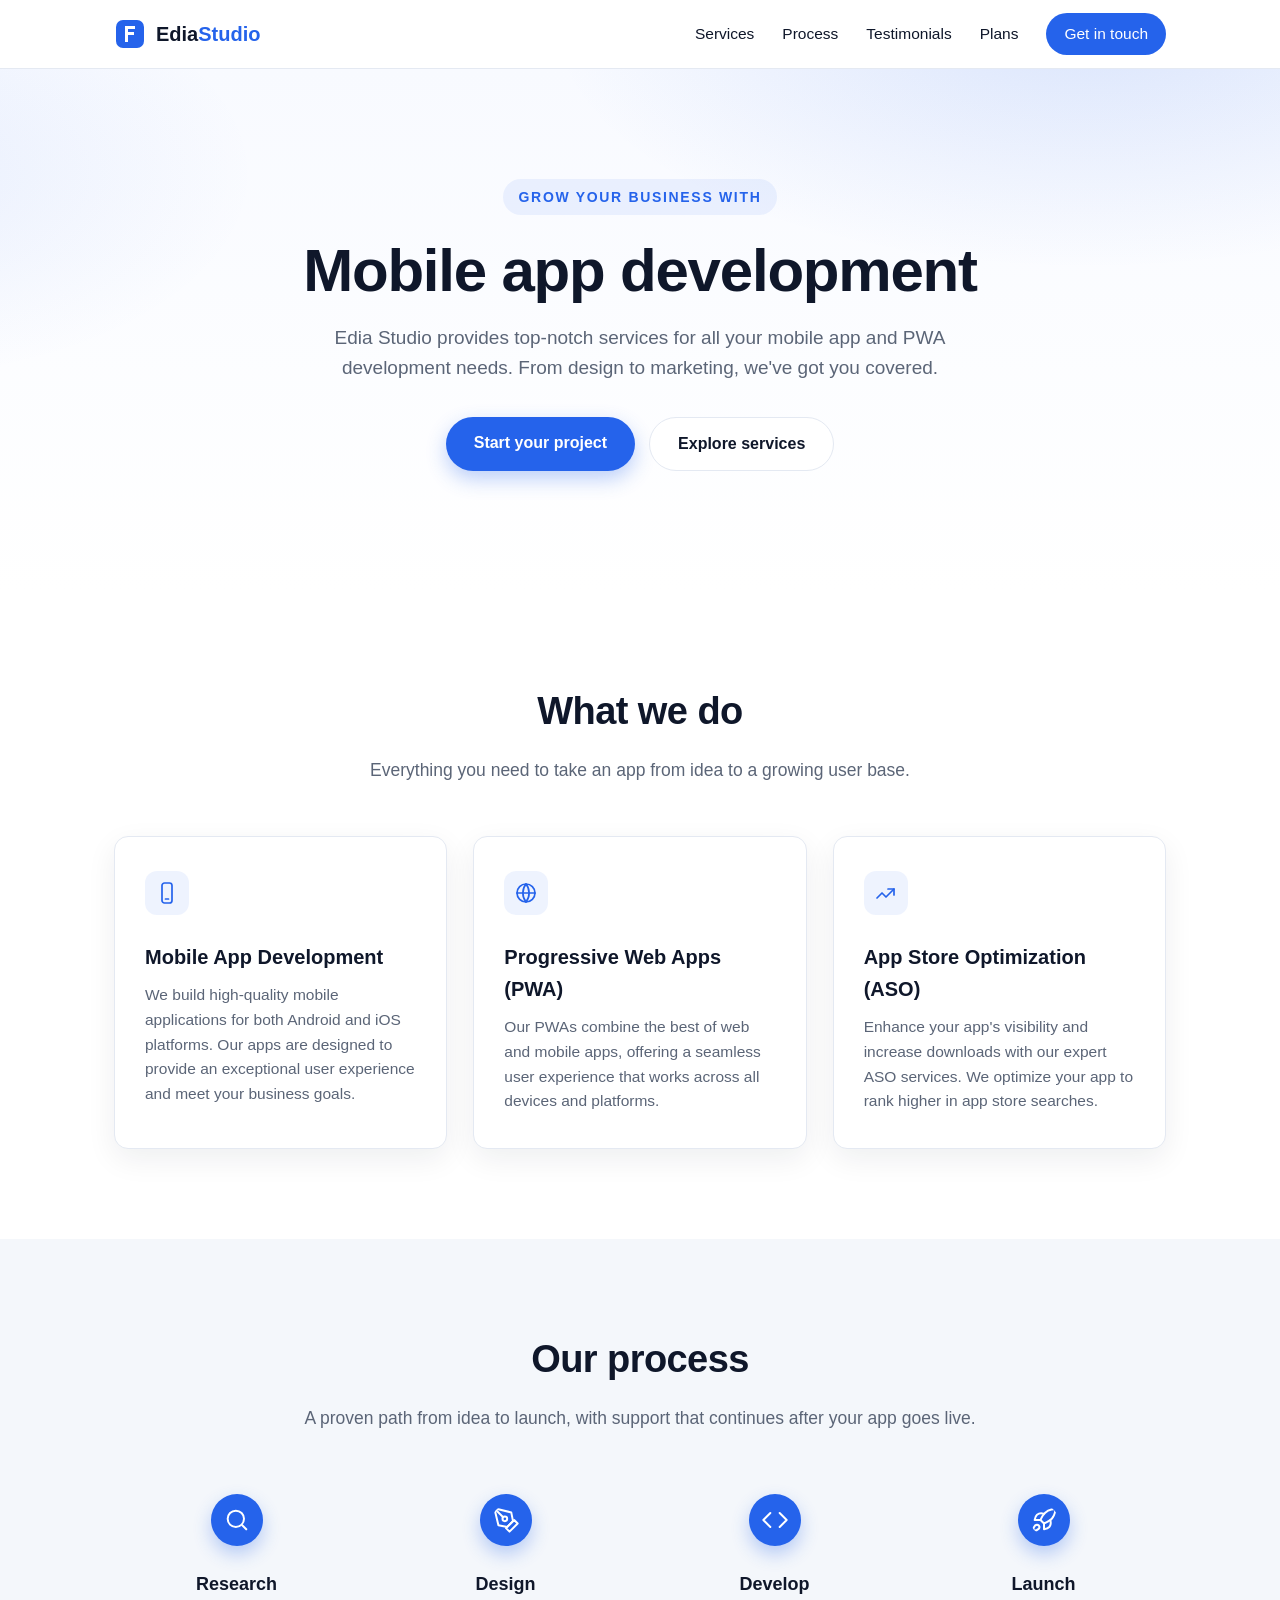
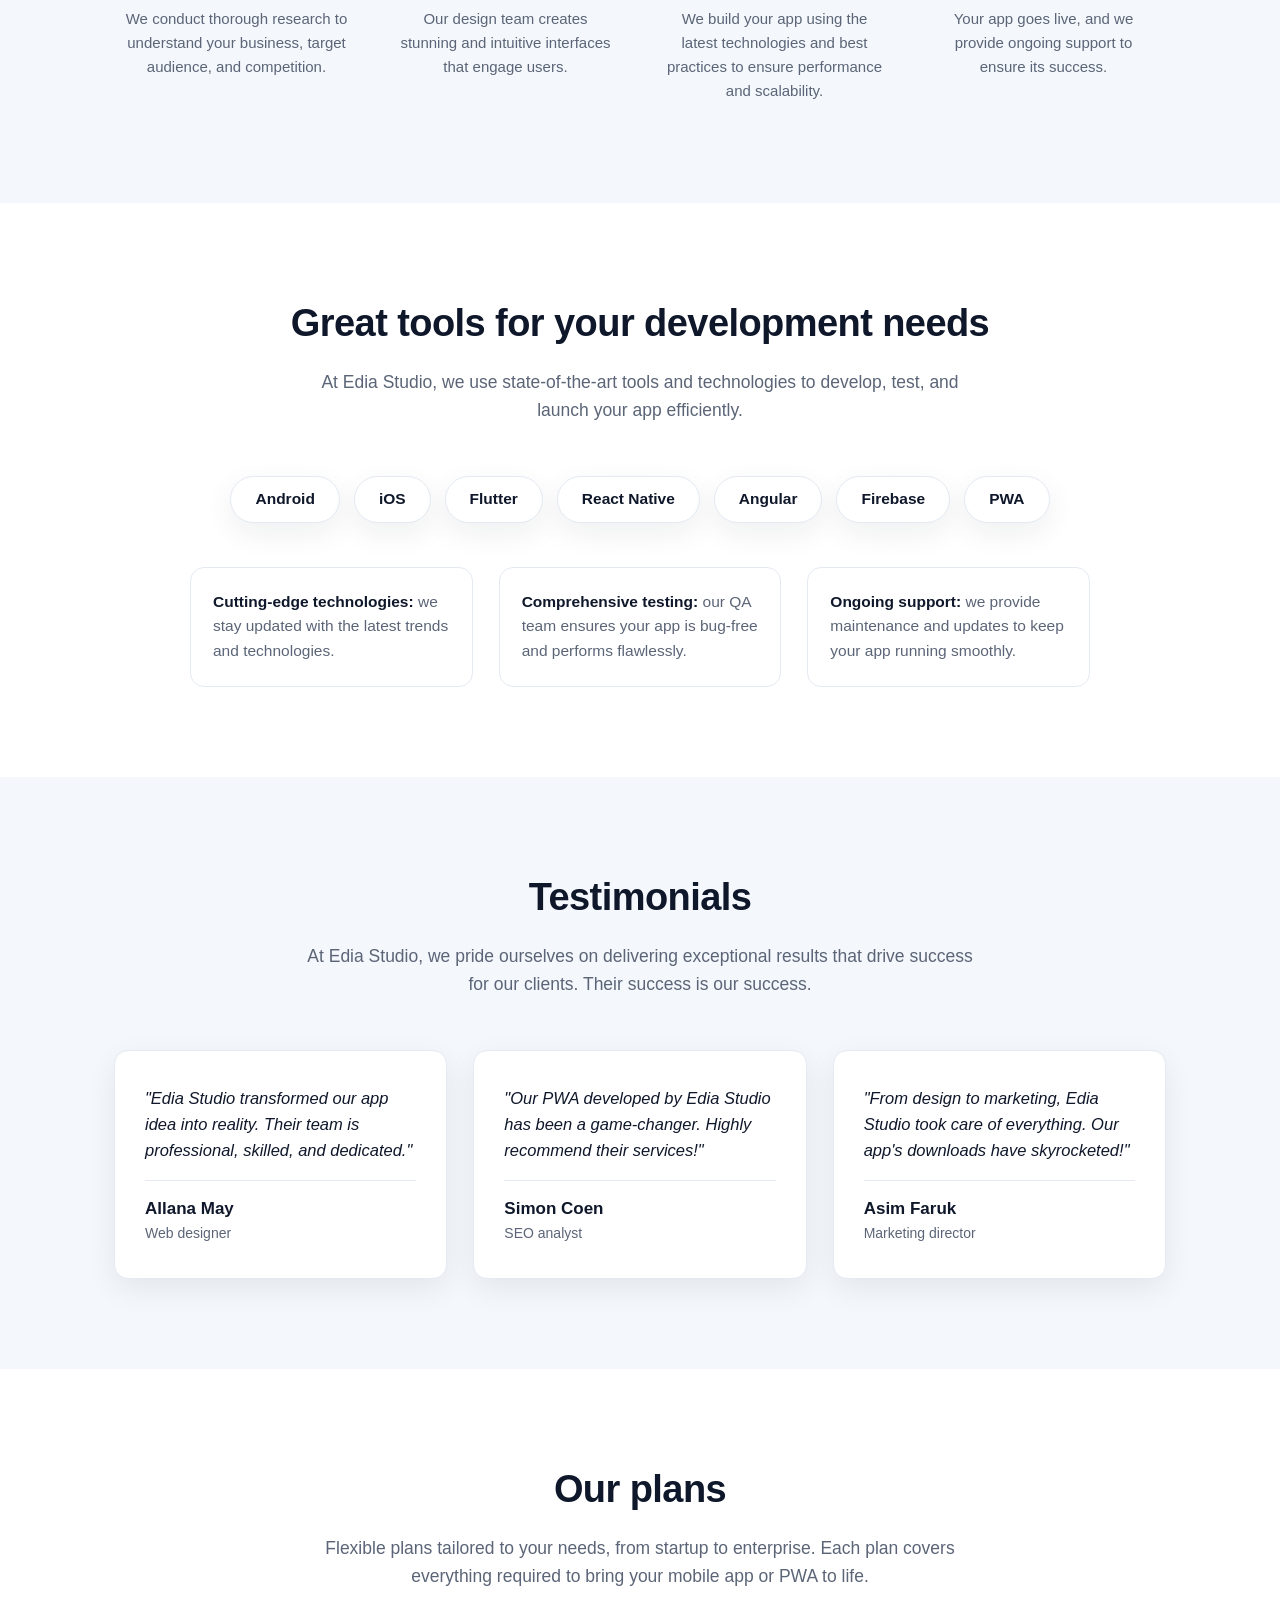
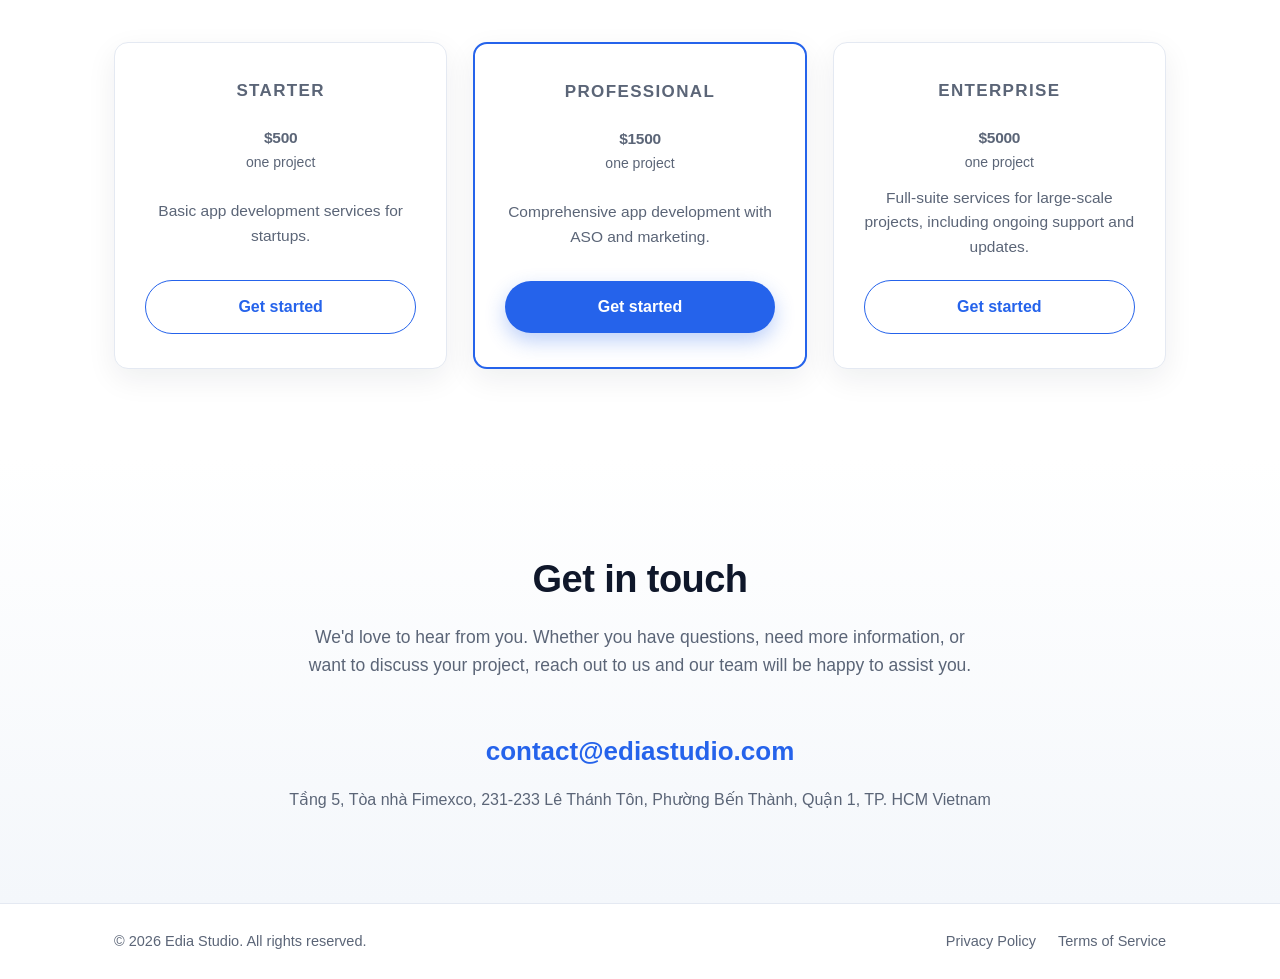
==== index.html @ 6d3626ad "Site vitrine Edia Studio (static)" ====
<!DOCTYPE html>
<html lang="en">
<head>
<meta charset="UTF-8">
<meta name="viewport" content="width=device-width, initial-scale=1.0">
<title>Edia Studio — Mobile App & PWA Development</title>
<meta name="description" content="Edia Studio builds high-quality mobile apps and progressive web apps for Android and iOS. From design to marketing, we've got you covered.">
<link rel="icon" type="image/svg+xml" href="assets/favicon.svg">
<link rel="stylesheet" href="style.css">
</head>
<body>

<header class="site-header">
  <div class="container nav-wrap">
    <a class="brand" href="/">
      <svg class="brand-mark" viewBox="0 0 32 32" aria-hidden="true"><rect x="2" y="2" width="28" height="28" rx="7" fill="#2563eb"/><path d="M11 8h10v3h-7v3h6v3h-6v7h-3z" fill="#fff"/></svg>
      <span class="brand-name">Edia<strong>Studio</strong></span>
    </a>
    <nav class="site-nav" id="siteNav">
      <a href="#services">Services</a>
      <a href="#process">Process</a>
      <a href="#testimonials">Testimonials</a>
      <a href="#plans">Plans</a>
      <a href="#contact" class="nav-cta">Get in touch</a>
    </nav>
    <button class="nav-toggle" id="navToggle" aria-label="Menu" aria-expanded="false" aria-controls="siteNav">
      <span></span><span></span><span></span>
    </button>
  </div>
</header>

<section class="hero">
  <div class="container">
    <p class="eyebrow">Grow your business with</p>
    <h1>Mobile app development</h1>
    <p class="hero-sub">Edia Studio provides top-notch services for all your mobile app and PWA development needs. From design to marketing, we've got you covered.</p>
    <div class="hero-actions">
      <a href="#contact" class="btn btn-primary">Start your project</a>
      <a href="#services" class="btn btn-ghost">Explore services</a>
    </div>
  </div>
</section>

<section class="section" id="services">
  <div class="container">
    <h2 class="section-title">What we do</h2>
    <p class="section-sub">Everything you need to take an app from idea to a growing user base.</p>
    <div class="grid-3">
      <article class="card">
        <svg class="card-icon" viewBox="0 0 24 24" fill="none" stroke="currentColor" stroke-width="1.7" stroke-linecap="round" stroke-linejoin="round"><rect x="7" y="2" width="10" height="20" rx="2.5"/><line x1="10.5" y1="18" x2="13.5" y2="18"/></svg>
        <h3>Mobile App Development</h3>
        <p>We build high-quality mobile applications for both Android and iOS platforms. Our apps are designed to provide an exceptional user experience and meet your business goals.</p>
      </article>
      <article class="card">
        <svg class="card-icon" viewBox="0 0 24 24" fill="none" stroke="currentColor" stroke-width="1.7" stroke-linecap="round" stroke-linejoin="round"><circle cx="12" cy="12" r="9"/><line x1="3" y1="12" x2="21" y2="12"/><path d="M12 3a14.5 14.5 0 0 1 0 18a14.5 14.5 0 0 1 0-18"/></svg>
        <h3>Progressive Web Apps (PWA)</h3>
        <p>Our PWAs combine the best of web and mobile apps, offering a seamless user experience that works across all devices and platforms.</p>
      </article>
      <article class="card">
        <svg class="card-icon" viewBox="0 0 24 24" fill="none" stroke="currentColor" stroke-width="1.7" stroke-linecap="round" stroke-linejoin="round"><path d="M3 17l5-5 4 4 8-8"/><path d="M14 8h6v6"/></svg>
        <h3>App Store Optimization (ASO)</h3>
        <p>Enhance your app's visibility and increase downloads with our expert ASO services. We optimize your app to rank higher in app store searches.</p>
      </article>
    </div>
  </div>
</section>

<section class="section section-alt" id="process">
  <div class="container">
    <h2 class="section-title">Our process</h2>
    <p class="section-sub">A proven path from idea to launch, with support that continues after your app goes live.</p>
    <div class="steps">
      <article class="step">
        <svg class="step-icon" viewBox="0 0 24 24" fill="none" stroke="currentColor" stroke-width="1.7" stroke-linecap="round" stroke-linejoin="round"><circle cx="11" cy="11" r="7"/><line x1="21" y1="21" x2="16.5" y2="16.5"/></svg>
        <h3>Research</h3>
        <p>We conduct thorough research to understand your business, target audience, and competition.</p>
      </article>
      <article class="step">
        <svg class="step-icon" viewBox="0 0 24 24" fill="none" stroke="currentColor" stroke-width="1.7" stroke-linecap="round" stroke-linejoin="round"><path d="M12 19l7-7 3 3-7 7-3-3z"/><path d="M18 13l-1.5-7.5L2 2l3.5 14.5L13 18l5-5z"/><path d="M2 2l7.586 7.586"/><circle cx="11" cy="11" r="2"/></svg>
        <h3>Design</h3>
        <p>Our design team creates stunning and intuitive interfaces that engage users.</p>
      </article>
      <article class="step">
        <svg class="step-icon" viewBox="0 0 24 24" fill="none" stroke="currentColor" stroke-width="1.7" stroke-linecap="round" stroke-linejoin="round"><polyline points="16 18 22 12 16 6"/><polyline points="8 6 2 12 8 18"/></svg>
        <h3>Develop</h3>
        <p>We build your app using the latest technologies and best practices to ensure performance and scalability.</p>
      </article>
      <article class="step">
        <svg class="step-icon" viewBox="0 0 24 24" fill="none" stroke="currentColor" stroke-width="1.7" stroke-linecap="round" stroke-linejoin="round"><path d="M4.5 16.5c-1.5 1.3-2 5-2 5s3.7-.5 5-2c.7-.8.7-2 0-2.8a2 2 0 0 0-3 0z"/><path d="M12 15l-3-3a22 22 0 0 1 2-3.9A12.9 12.9 0 0 1 21.5 2.5c.6 2.5-1.4 8.6-5.6 10.5A22 22 0 0 1 12 15z"/><path d="M9 12H4s.6-3.3 2-4.5c1.6-1.3 3.9-1.5 5.7-.9"/><path d="M12 15v5s3.3-.6 4.5-2c1.3-1.6 1.5-3.9.9-5.7"/></svg>
        <h3>Launch</h3>
        <p>Your app goes live, and we provide ongoing support to ensure its success.</p>
      </article>
    </div>
  </div>
</section>

<section class="section" id="tools">
  <div class="container">
    <h2 class="section-title">Great tools for your development needs</h2>
    <p class="section-sub">At Edia Studio, we use state-of-the-art tools and technologies to develop, test, and launch your app efficiently.</p>
    <div class="tools">
      <span class="tool">Android</span>
      <span class="tool">iOS</span>
      <span class="tool">Flutter</span>
      <span class="tool">React Native</span>
      <span class="tool">Angular</span>
      <span class="tool">Firebase</span>
      <span class="tool">PWA</span>
    </div>
    <div class="tools-points">
      <div><strong>Cutting-edge technologies:</strong> we stay updated with the latest trends and technologies.</div>
      <div><strong>Comprehensive testing:</strong> our QA team ensures your app is bug-free and performs flawlessly.</div>
      <div><strong>Ongoing support:</strong> we provide maintenance and updates to keep your app running smoothly.</div>
    </div>
  </div>
</section>

<section class="section section-alt" id="testimonials">
  <div class="container">
    <h2 class="section-title">Testimonials</h2>
    <p class="section-sub">At Edia Studio, we pride ourselves on delivering exceptional results that drive success for our clients. Their success is our success.</p>
    <div class="grid-3">
      <figure class="card quote">
        <blockquote>"Edia Studio transformed our app idea into reality. Their team is professional, skilled, and dedicated."</blockquote>
        <figcaption><strong>Allana May</strong><span>Web designer</span></figcaption>
      </figure>
      <figure class="card quote">
        <blockquote>"Our PWA developed by Edia Studio has been a game-changer. Highly recommend their services!"</blockquote>
        <figcaption><strong>Simon Coen</strong><span>SEO analyst</span></figcaption>
      </figure>
      <figure class="card quote">
        <blockquote>"From design to marketing, Edia Studio took care of everything. Our app's downloads have skyrocketed!"</blockquote>
        <figcaption><strong>Asim Faruk</strong><span>Marketing director</span></figcaption>
      </figure>
    </div>
  </div>
</section>

<section class="section" id="plans">
  <div class="container">
    <h2 class="section-title">Our plans</h2>
    <p class="section-sub">Flexible plans tailored to your needs, from startup to enterprise. Each plan covers everything required to bring your mobile app or PWA to life.</p>
    <div class="grid-3">
      <article class="card plan">
        <h3>Starter</h3>
        <p class="price">$500<span>one project</span></p>
        <p>Basic app development services for startups.</p>
        <a href="#contact" class="btn btn-outline">Get started</a>
      </article>
      <article class="card plan plan-featured">
        <h3>Professional</h3>
        <p class="price">$1500<span>one project</span></p>
        <p>Comprehensive app development with ASO and marketing.</p>
        <a href="#contact" class="btn btn-primary">Get started</a>
      </article>
      <article class="card plan">
        <h3>Enterprise</h3>
        <p class="price">$5000<span>one project</span></p>
        <p>Full-suite services for large-scale projects, including ongoing support and updates.</p>
        <a href="#contact" class="btn btn-outline">Get started</a>
      </article>
    </div>
  </div>
</section>

<section class="section section-contact" id="contact">
  <div class="container contact-box">
    <h2 class="section-title">Get in touch</h2>
    <p class="section-sub">We'd love to hear from you. Whether you have questions, need more information, or want to discuss your project, reach out to us and our team will be happy to assist you.</p>
    <p class="contact-email"><a href="mailto:contact@ediastudio.com">contact@ediastudio.com</a></p>
    <p class="contact-address">Tầng 5, Tòa nhà Fimexco, 231-233 Lê Thánh Tôn, Phường Bến Thành, Quận 1, TP. HCM Vietnam</p>
  </div>
</section>

<footer class="site-footer">
  <div class="container footer-wrap">
    <span>© 2026 Edia Studio. All rights reserved.</span>
    <nav>
      <a href="/privacy-policy.html">Privacy Policy</a>
      <a href="/terms-of-service.html">Terms of Service</a>
    </nav>
  </div>
</footer>

<script>
(function () {
  var toggle = document.getElementById('navToggle');
  var nav = document.getElementById('siteNav');
  toggle.addEventListener('click', function () {
    var open = nav.classList.toggle('open');
    toggle.setAttribute('aria-expanded', open ? 'true' : 'false');
  });
})();
</script>
</body>
</html>
---- style.css ----
:root {
  --blue: #2563eb;
  --blue-dark: #1d4ed8;
  --ink: #0f172a;
  --muted: #5b6577;
  --bg: #ffffff;
  --bg-alt: #f4f7fb;
  --line: #e4e9f2;
  --radius: 14px;
  --shadow: 0 10px 30px rgba(15, 23, 42, .07);
}

* { margin: 0; padding: 0; box-sizing: border-box; }

html { scroll-behavior: smooth; }

body {
  font-family: -apple-system, BlinkMacSystemFont, "Segoe UI", Roboto, "Helvetica Neue", Arial, sans-serif;
  color: var(--ink);
  background: var(--bg);
  line-height: 1.6;
  font-size: 17px;
}

.container { max-width: 1100px; margin: 0 auto; padding: 0 24px; }

a { color: var(--blue); text-decoration: none; }
a:hover { text-decoration: underline; }

/* Header */
.site-header {
  position: sticky; top: 0; z-index: 50;
  background: rgba(255, 255, 255, .92);
  backdrop-filter: blur(8px);
  border-bottom: 1px solid var(--line);
}

.nav-wrap { display: flex; align-items: center; justify-content: space-between; height: 68px; }

.brand { display: flex; align-items: center; gap: 10px; color: var(--ink); font-size: 20px; font-weight: 600; }
.brand:hover { text-decoration: none; }
.brand-mark { width: 32px; height: 32px; }
.brand strong { color: var(--blue); font-weight: 700; }

.site-nav { display: flex; align-items: center; gap: 28px; }
.site-nav a { color: var(--ink); font-size: 15.5px; font-weight: 500; }
.site-nav a:hover { color: var(--blue); text-decoration: none; }
.nav-cta {
  background: var(--blue); color: #fff !important;
  padding: 9px 18px; border-radius: 999px; font-weight: 600;
}
.nav-cta:hover { background: var(--blue-dark); }

.nav-toggle { display: none; background: none; border: 0; cursor: pointer; padding: 8px; }
.nav-toggle span { display: block; width: 22px; height: 2px; background: var(--ink); margin: 5px 0; border-radius: 2px; transition: .2s; }

/* Hero */
.hero {
  background:
    radial-gradient(900px 420px at 85% -10%, rgba(37, 99, 235, .14), transparent 60%),
    radial-gradient(700px 380px at -10% 20%, rgba(37, 99, 235, .08), transparent 55%),
    linear-gradient(180deg, #f8faff, #fff);
  padding: 110px 0 120px;
  text-align: center;
}

.eyebrow {
  display: inline-block;
  font-size: 14px; font-weight: 600; letter-spacing: .12em; text-transform: uppercase;
  color: var(--blue); background: rgba(37, 99, 235, .08);
  padding: 7px 16px; border-radius: 999px; margin-bottom: 22px;
}

.hero h1 { font-size: clamp(38px, 6vw, 60px); line-height: 1.12; letter-spacing: -.02em; max-width: 800px; margin: 0 auto 18px; }
.hero-sub { color: var(--muted); font-size: 19px; max-width: 640px; margin: 0 auto 34px; }

.hero-actions { display: flex; gap: 14px; justify-content: center; flex-wrap: wrap; }

/* Buttons */
.btn {
  display: inline-block; padding: 13px 28px; border-radius: 999px;
  font-weight: 600; font-size: 16px; transition: .2s;
}
.btn:hover { text-decoration: none; transform: translateY(-1px); }
.btn-primary { background: var(--blue); color: #fff; box-shadow: 0 8px 20px rgba(37, 99, 235, .3); }
.btn-primary:hover { background: var(--blue-dark); }
.btn-ghost { border: 1.5px solid var(--line); color: var(--ink); background: #fff; }
.btn-ghost:hover { border-color: var(--blue); color: var(--blue); }
.btn-outline { border: 1.5px solid var(--blue); color: var(--blue); }
.btn-outline:hover { background: var(--blue); color: #fff; }

/* Sections */
.section { padding: 90px 0; }
.section-alt { background: var(--bg-alt); }
.section-title { font-size: clamp(28px, 4vw, 38px); letter-spacing: -.015em; text-align: center; }
.section-sub { color: var(--muted); text-align: center; max-width: 680px; margin: 14px auto 52px; font-size: 17.5px; }

/* Cards */
.grid-3 { display: grid; grid-template-columns: repeat(3, 1fr); gap: 26px; }

.card {
  background: #fff; border: 1px solid var(--line); border-radius: var(--radius);
  padding: 34px 30px; box-shadow: var(--shadow);
}
.card h3 { font-size: 20px; margin-bottom: 10px; }
.card p { color: var(--muted); font-size: 15.5px; }

.card-icon {
  width: 44px; height: 44px; color: var(--blue);
  background: rgba(37, 99, 235, .08); border-radius: 12px;
  padding: 10px; margin-bottom: 18px;
}

/* Process steps */
.steps { display: grid; grid-template-columns: repeat(4, 1fr); gap: 24px; }
.step { text-align: center; padding: 10px; }
.step-icon {
  width: 52px; height: 52px; color: #fff; background: var(--blue);
  border-radius: 50%; padding: 12px; margin-bottom: 16px;
  box-shadow: 0 8px 18px rgba(37, 99, 235, .3);
}
.step h3 { font-size: 18px; margin-bottom: 8px; }
.step p { color: var(--muted); font-size: 15px; }

/* Tools */
.tools { display: flex; flex-wrap: wrap; gap: 14px; justify-content: center; margin-bottom: 44px; }
.tool {
  background: #fff; border: 1px solid var(--line); border-radius: 999px;
  padding: 10px 24px; font-weight: 600; font-size: 15.5px; color: var(--ink);
  box-shadow: var(--shadow);
}
.tools-points { display: grid; grid-template-columns: repeat(3, 1fr); gap: 26px; max-width: 900px; margin: 0 auto; }
.tools-points div { background: #fff; border: 1px solid var(--line); border-radius: var(--radius); padding: 22px; font-size: 15.5px; color: var(--muted); }
.tools-points strong { color: var(--ink); }

/* Quotes */
.quote { display: flex; flex-direction: column; gap: 16px; }
.quote blockquote { font-size: 16.5px; color: var(--ink); font-style: italic; flex: 1; }
.quote figcaption { border-top: 1px solid var(--line); padding-top: 14px; }
.quote figcaption span { display: block; color: var(--muted); font-size: 14px; }

/* Plans */
.plan { text-align: center; display: flex; flex-direction: column; gap: 12px; }
.plan-featured { border: 2px solid var(--blue); position: relative; }
.plan h3 { font-size: 17px; text-transform: uppercase; letter-spacing: .08em; color: var(--muted); }
.price { font-size: 44px; font-weight: 800; letter-spacing: -.02em; }
.price span { display: block; font-size: 14px; font-weight: 500; color: var(--muted); letter-spacing: 0; }
.plan p { color: var(--muted); font-size: 15.5px; flex: 1; }
.plan .btn { margin-top: 8px; }

/* Contact */
.section-contact { background: linear-gradient(180deg, #fff, #f4f7fb); }
.contact-box { text-align: center; }
.contact-email { font-size: 26px; font-weight: 700; margin-bottom: 14px; }
.contact-address { color: var(--muted); font-size: 16px; }

/* Footer */
.site-footer { border-top: 1px solid var(--line); padding: 26px 0; background: #fff; }
.footer-wrap { display: flex; align-items: center; justify-content: space-between; gap: 16px; flex-wrap: wrap; color: var(--muted); font-size: 14.5px; }
.footer-wrap nav { display: flex; gap: 22px; }
.footer-wrap a { color: var(--muted); }
.footer-wrap a:hover { color: var(--blue); }

/* Legal pages */
.page { padding: 70px 0 90px; }
.page h1 { font-size: 36px; letter-spacing: -.02em; margin-bottom: 8px; }
.page .updated { color: var(--muted); font-size: 14.5px; margin-bottom: 34px; }
.page h2 { font-size: 22px; margin: 34px 0 12px; }
.page p, .page li { color: #3d4657; }
.page ol, .page ul { margin: 10px 0 18px 22px; }
.page li { margin-bottom: 6px; }
.page .legal-card { background: #fff; border: 1px solid var(--line); border-radius: var(--radius); padding: 44px 48px; box-shadow: var(--shadow); }

/* Responsive */
@media (max-width: 900px) {
  .grid-3, .steps, .tools-points { grid-template-columns: 1fr 1fr; }
  .steps { grid-template-columns: 1fr 1fr; }
}

@media (max-width: 640px) {
  body { font-size: 16px; }
  .section { padding: 64px 0; }
  .grid-3, .steps, .tools-points { grid-template-columns: 1fr; }
  .site-nav {
    display: none; position: absolute; top: 68px; left: 0; right: 0;
    background: #fff; border-bottom: 1px solid var(--line);
    flex-direction: column; gap: 0; padding: 10px 24px 20px;
  }
  .site-nav.open { display: flex; }
  .site-nav a { padding: 12px 0; border-bottom: 1px solid var(--line); width: 100%; }
  .site-nav a:last-child { border-bottom: 0; }
  .nav-cta { text-align: center; }
  .nav-toggle { display: block; }
  .hero { padding: 80px 0 90px; }
  .page .legal-card { padding: 28px 22px; }
}
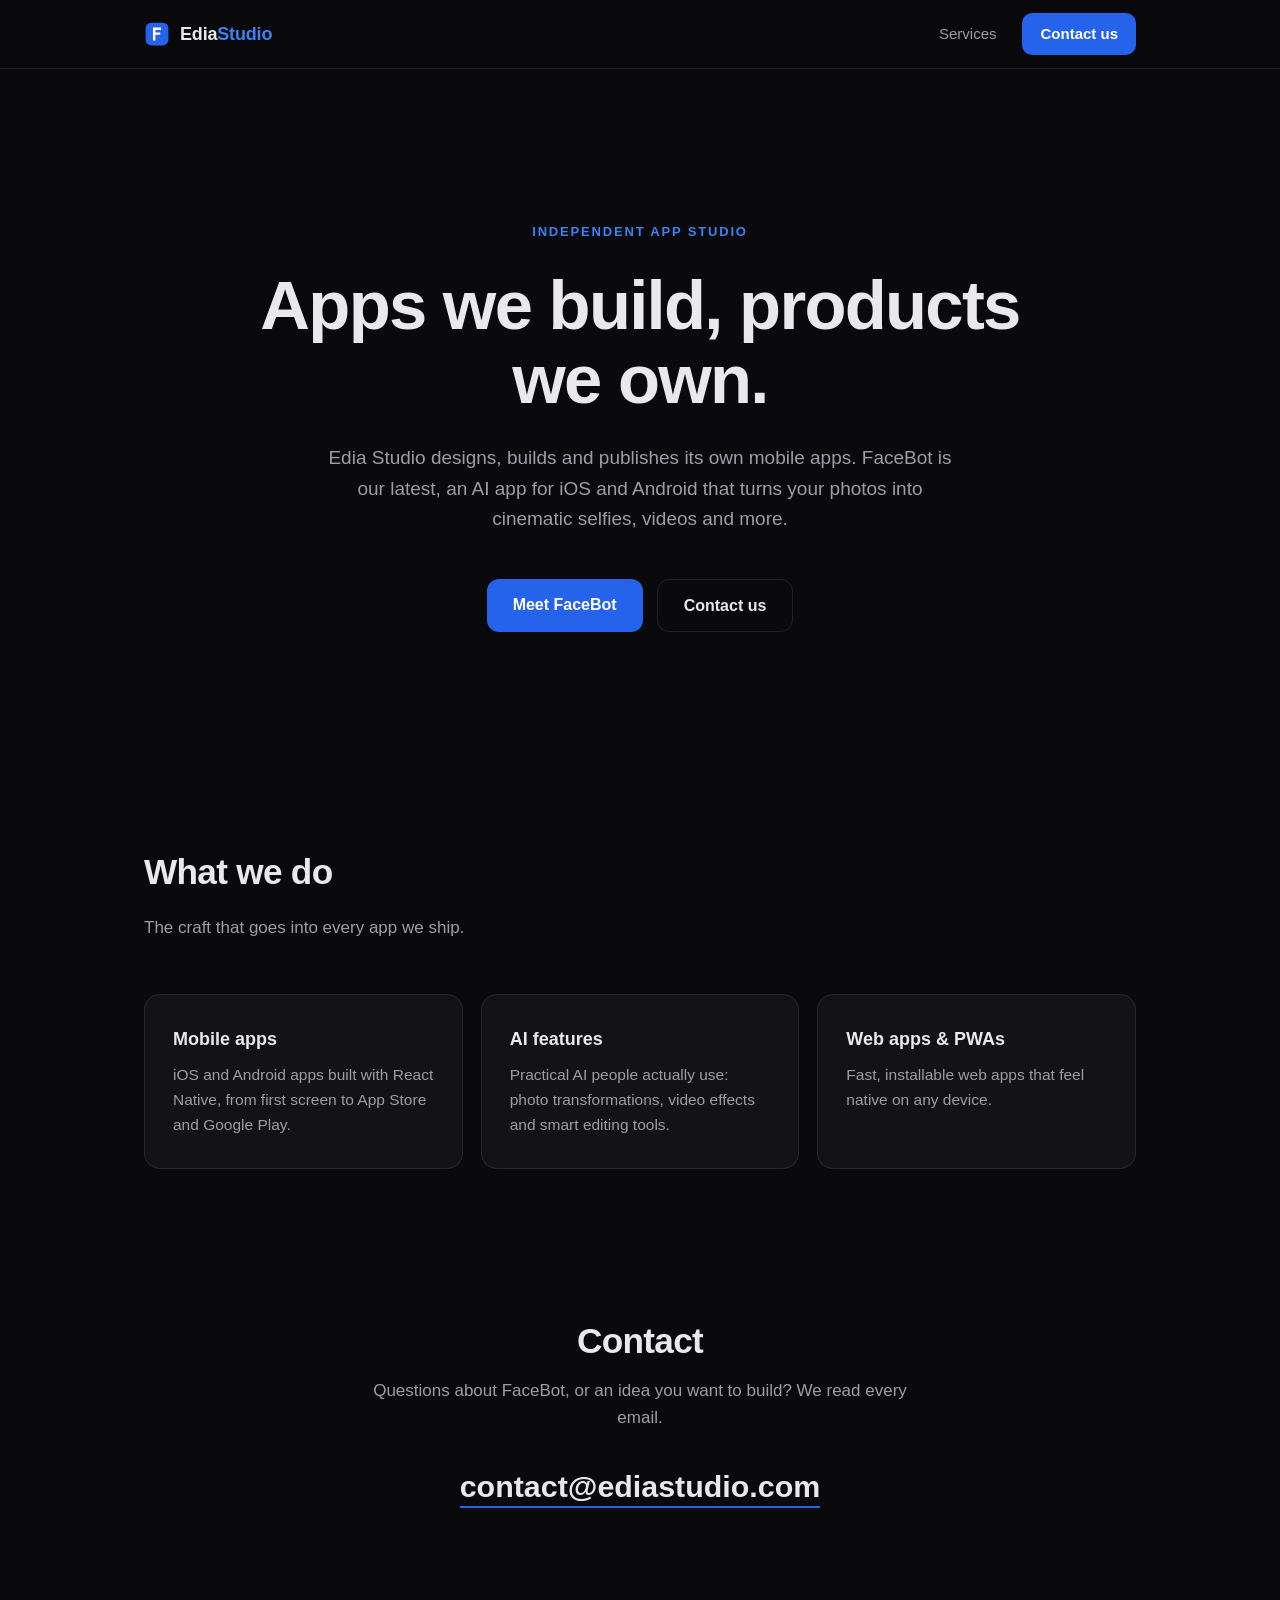
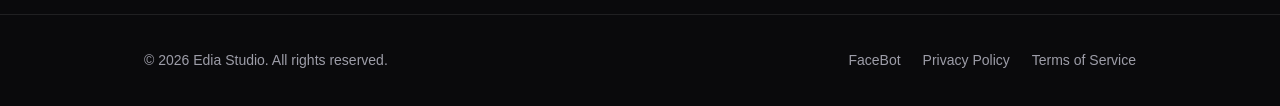
==== commit 487fa581: "Minimalist vitrine: hero, services, contact, FaceBot link" ====
--- a/index.html
+++ b/index.html
@@ -3,8 +3,8 @@
 <head>
 <meta charset="UTF-8">
 <meta name="viewport" content="width=device-width, initial-scale=1.0">
-<title>Edia Studio — Mobile App & PWA Development</title>
-<meta name="description" content="Edia Studio builds high-quality mobile apps and progressive web apps for Android and iOS. From design to marketing, we've got you covered.">
+<title>Edia Studio | Independent Mobile App Studio</title>
+<meta name="description" content="Edia Studio is an independent mobile app studio. We build and publish our own apps, starting with FaceBot, AI photo and video tools for iOS and Android.">
 <link rel="icon" type="image/svg+xml" href="assets/favicon.svg">
 <link rel="stylesheet" href="style.css">
 </head>
@@ -16,27 +16,23 @@
       <svg class="brand-mark" viewBox="0 0 32 32" aria-hidden="true"><rect x="2" y="2" width="28" height="28" rx="7" fill="#2563eb"/><path d="M11 8h10v3h-7v3h6v3h-6v7h-3z" fill="#fff"/></svg>
       <span class="brand-name">Edia<strong>Studio</strong></span>
     </a>
-    <nav class="site-nav" id="siteNav">
+    <nav class="site-nav">
       <a href="#services">Services</a>
-      <a href="#process">Process</a>
-      <a href="#testimonials">Testimonials</a>
-      <a href="#plans">Plans</a>
-      <a href="#contact" class="nav-cta">Get in touch</a>
+      <a href="#contact" class="nav-cta">Contact us</a>
     </nav>
-    <button class="nav-toggle" id="navToggle" aria-label="Menu" aria-expanded="false" aria-controls="siteNav">
-      <span></span><span></span><span></span>
-    </button>
   </div>
 </header>
 
+<main>
+
 <section class="hero">
   <div class="container">
-    <p class="eyebrow">Grow your business with</p>
-    <h1>Mobile app development</h1>
-    <p class="hero-sub">Edia Studio provides top-notch services for all your mobile app and PWA development needs. From design to marketing, we've got you covered.</p>
+    <p class="eyebrow">Independent app studio</p>
+    <h1>Apps we build, products we own.</h1>
+    <p class="hero-sub">Edia Studio designs, builds and publishes its own mobile apps. FaceBot is our latest, an AI app for iOS and Android that turns your photos into cinematic selfies, videos and more.</p>
     <div class="hero-actions">
-      <a href="#contact" class="btn btn-primary">Start your project</a>
-      <a href="#services" class="btn btn-ghost">Explore services</a>
+      <a class="btn btn-primary" href="https://facebot.dhastudio.xyz/" target="_blank" rel="noopener">Meet FaceBot</a>
+      <a class="btn btn-ghost" href="mailto:contact@ediastudio.com">Contact us</a>
     </div>
   </div>
 </section>
@@ -44,153 +40,44 @@
 <section class="section" id="services">
   <div class="container">
     <h2 class="section-title">What we do</h2>
-    <p class="section-sub">Everything you need to take an app from idea to a growing user base.</p>
-    <div class="grid-3">
+    <p class="section-sub">The craft that goes into every app we ship.</p>
+    <div class="cards">
       <article class="card">
-        <svg class="card-icon" viewBox="0 0 24 24" fill="none" stroke="currentColor" stroke-width="1.7" stroke-linecap="round" stroke-linejoin="round"><rect x="7" y="2" width="10" height="20" rx="2.5"/><line x1="10.5" y1="18" x2="13.5" y2="18"/></svg>
-        <h3>Mobile App Development</h3>
-        <p>We build high-quality mobile applications for both Android and iOS platforms. Our apps are designed to provide an exceptional user experience and meet your business goals.</p>
+        <h3>Mobile apps</h3>
+        <p>iOS and Android apps built with React Native, from first screen to App Store and Google Play.</p>
       </article>
       <article class="card">
-        <svg class="card-icon" viewBox="0 0 24 24" fill="none" stroke="currentColor" stroke-width="1.7" stroke-linecap="round" stroke-linejoin="round"><circle cx="12" cy="12" r="9"/><line x1="3" y1="12" x2="21" y2="12"/><path d="M12 3a14.5 14.5 0 0 1 0 18a14.5 14.5 0 0 1 0-18"/></svg>
-        <h3>Progressive Web Apps (PWA)</h3>
-        <p>Our PWAs combine the best of web and mobile apps, offering a seamless user experience that works across all devices and platforms.</p>
+        <h3>AI features</h3>
+        <p>Practical AI people actually use: photo transformations, video effects and smart editing tools.</p>
       </article>
       <article class="card">
-        <svg class="card-icon" viewBox="0 0 24 24" fill="none" stroke="currentColor" stroke-width="1.7" stroke-linecap="round" stroke-linejoin="round"><path d="M3 17l5-5 4 4 8-8"/><path d="M14 8h6v6"/></svg>
-        <h3>App Store Optimization (ASO)</h3>
-        <p>Enhance your app's visibility and increase downloads with our expert ASO services. We optimize your app to rank higher in app store searches.</p>
-      </article>
-    </div>
-  </div>
-</section>
-
-<section class="section section-alt" id="process">
-  <div class="container">
-    <h2 class="section-title">Our process</h2>
-    <p class="section-sub">A proven path from idea to launch, with support that continues after your app goes live.</p>
-    <div class="steps">
-      <article class="step">
-        <svg class="step-icon" viewBox="0 0 24 24" fill="none" stroke="currentColor" stroke-width="1.7" stroke-linecap="round" stroke-linejoin="round"><circle cx="11" cy="11" r="7"/><line x1="21" y1="21" x2="16.5" y2="16.5"/></svg>
-        <h3>Research</h3>
-        <p>We conduct thorough research to understand your business, target audience, and competition.</p>
-      </article>
-      <article class="step">
-        <svg class="step-icon" viewBox="0 0 24 24" fill="none" stroke="currentColor" stroke-width="1.7" stroke-linecap="round" stroke-linejoin="round"><path d="M12 19l7-7 3 3-7 7-3-3z"/><path d="M18 13l-1.5-7.5L2 2l3.5 14.5L13 18l5-5z"/><path d="M2 2l7.586 7.586"/><circle cx="11" cy="11" r="2"/></svg>
-        <h3>Design</h3>
-        <p>Our design team creates stunning and intuitive interfaces that engage users.</p>
-      </article>
-      <article class="step">
-        <svg class="step-icon" viewBox="0 0 24 24" fill="none" stroke="currentColor" stroke-width="1.7" stroke-linecap="round" stroke-linejoin="round"><polyline points="16 18 22 12 16 6"/><polyline points="8 6 2 12 8 18"/></svg>
-        <h3>Develop</h3>
-        <p>We build your app using the latest technologies and best practices to ensure performance and scalability.</p>
-      </article>
-      <article class="step">
-        <svg class="step-icon" viewBox="0 0 24 24" fill="none" stroke="currentColor" stroke-width="1.7" stroke-linecap="round" stroke-linejoin="round"><path d="M4.5 16.5c-1.5 1.3-2 5-2 5s3.7-.5 5-2c.7-.8.7-2 0-2.8a2 2 0 0 0-3 0z"/><path d="M12 15l-3-3a22 22 0 0 1 2-3.9A12.9 12.9 0 0 1 21.5 2.5c.6 2.5-1.4 8.6-5.6 10.5A22 22 0 0 1 12 15z"/><path d="M9 12H4s.6-3.3 2-4.5c1.6-1.3 3.9-1.5 5.7-.9"/><path d="M12 15v5s3.3-.6 4.5-2c1.3-1.6 1.5-3.9.9-5.7"/></svg>
-        <h3>Launch</h3>
-        <p>Your app goes live, and we provide ongoing support to ensure its success.</p>
-      </article>
-    </div>
-  </div>
-</section>
-
-<section class="section" id="tools">
-  <div class="container">
-    <h2 class="section-title">Great tools for your development needs</h2>
-    <p class="section-sub">At Edia Studio, we use state-of-the-art tools and technologies to develop, test, and launch your app efficiently.</p>
-    <div class="tools">
-      <span class="tool">Android</span>
-      <span class="tool">iOS</span>
-      <span class="tool">Flutter</span>
-      <span class="tool">React Native</span>
-      <span class="tool">Angular</span>
-      <span class="tool">Firebase</span>
-      <span class="tool">PWA</span>
-    </div>
-    <div class="tools-points">
-      <div><strong>Cutting-edge technologies:</strong> we stay updated with the latest trends and technologies.</div>
-      <div><strong>Comprehensive testing:</strong> our QA team ensures your app is bug-free and performs flawlessly.</div>
-      <div><strong>Ongoing support:</strong> we provide maintenance and updates to keep your app running smoothly.</div>
-    </div>
-  </div>
-</section>
-
-<section class="section section-alt" id="testimonials">
-  <div class="container">
-    <h2 class="section-title">Testimonials</h2>
-    <p class="section-sub">At Edia Studio, we pride ourselves on delivering exceptional results that drive success for our clients. Their success is our success.</p>
-    <div class="grid-3">
-      <figure class="card quote">
-        <blockquote>"Edia Studio transformed our app idea into reality. Their team is professional, skilled, and dedicated."</blockquote>
-        <figcaption><strong>Allana May</strong><span>Web designer</span></figcaption>
-      </figure>
-      <figure class="card quote">
-        <blockquote>"Our PWA developed by Edia Studio has been a game-changer. Highly recommend their services!"</blockquote>
-        <figcaption><strong>Simon Coen</strong><span>SEO analyst</span></figcaption>
-      </figure>
-      <figure class="card quote">
-        <blockquote>"From design to marketing, Edia Studio took care of everything. Our app's downloads have skyrocketed!"</blockquote>
-        <figcaption><strong>Asim Faruk</strong><span>Marketing director</span></figcaption>
-      </figure>
-    </div>
-  </div>
-</section>
-
-<section class="section" id="plans">
-  <div class="container">
-    <h2 class="section-title">Our plans</h2>
-    <p class="section-sub">Flexible plans tailored to your needs, from startup to enterprise. Each plan covers everything required to bring your mobile app or PWA to life.</p>
-    <div class="grid-3">
-      <article class="card plan">
-        <h3>Starter</h3>
-        <p class="price">$500<span>one project</span></p>
-        <p>Basic app development services for startups.</p>
-        <a href="#contact" class="btn btn-outline">Get started</a>
-      </article>
-      <article class="card plan plan-featured">
-        <h3>Professional</h3>
-        <p class="price">$1500<span>one project</span></p>
-        <p>Comprehensive app development with ASO and marketing.</p>
-        <a href="#contact" class="btn btn-primary">Get started</a>
-      </article>
-      <article class="card plan">
-        <h3>Enterprise</h3>
-        <p class="price">$5000<span>one project</span></p>
-        <p>Full-suite services for large-scale projects, including ongoing support and updates.</p>
-        <a href="#contact" class="btn btn-outline">Get started</a>
+        <h3>Web apps &amp; PWAs</h3>
+        <p>Fast, installable web apps that feel native on any device.</p>
       </article>
     </div>
   </div>
 </section>
 
 <section class="section section-contact" id="contact">
-  <div class="container contact-box">
-    <h2 class="section-title">Get in touch</h2>
-    <p class="section-sub">We'd love to hear from you. Whether you have questions, need more information, or want to discuss your project, reach out to us and our team will be happy to assist you.</p>
+  <div class="container">
+    <h2 class="section-title">Contact</h2>
+    <p class="section-sub">Questions about FaceBot, or an idea you want to build? We read every email.</p>
     <p class="contact-email"><a href="mailto:contact@ediastudio.com">contact@ediastudio.com</a></p>
-    <p class="contact-address">Tầng 5, Tòa nhà Fimexco, 231-233 Lê Thánh Tôn, Phường Bến Thành, Quận 1, TP. HCM Vietnam</p>
   </div>
 </section>
 
+</main>
+
 <footer class="site-footer">
   <div class="container footer-wrap">
-    <span>© 2026 Edia Studio. All rights reserved.</span>
+    <span>&copy; 2026 Edia Studio. All rights reserved.</span>
     <nav>
+      <a href="https://facebot.dhastudio.xyz/" target="_blank" rel="noopener">FaceBot</a>
       <a href="/privacy-policy.html">Privacy Policy</a>
       <a href="/terms-of-service.html">Terms of Service</a>
     </nav>
   </div>
 </footer>
 
-<script>
-(function () {
-  var toggle = document.getElementById('navToggle');
-  var nav = document.getElementById('siteNav');
-  toggle.addEventListener('click', function () {
-    var open = nav.classList.toggle('open');
-    toggle.setAttribute('aria-expanded', open ? 'true' : 'false');
-  });
-})();
-</script>
 </body>
 </html>
--- a/style.css
+++ b/style.css
@@ -1,13 +1,14 @@
+/* Edia Studio - minimalist dark theme */
 :root {
-  --blue: #2563eb;
-  --blue-dark: #1d4ed8;
-  --ink: #0f172a;
-  --muted: #5b6577;
-  --bg: #ffffff;
-  --bg-alt: #f4f7fb;
-  --line: #e4e9f2;
-  --radius: 14px;
-  --shadow: 0 10px 30px rgba(15, 23, 42, .07);
+  --bg: #0a0a0c;
+  --surface: #131316;
+  --border: rgba(255, 255, 255, 0.09);
+  --text: #e9e9ec;
+  --muted: #9d9da8;
+  --accent: #2563eb;
+  --accent-hover: #3b82f6;
+  --radius: 16px;
+  --container: 1040px;
 }
 
 * { margin: 0; padding: 0; box-sizing: border-box; }
@@ -15,182 +16,209 @@
 html { scroll-behavior: smooth; }
 
 body {
-  font-family: -apple-system, BlinkMacSystemFont, "Segoe UI", Roboto, "Helvetica Neue", Arial, sans-serif;
-  color: var(--ink);
   background: var(--bg);
+  color: var(--text);
+  font-family: -apple-system, BlinkMacSystemFont, "Segoe UI", Roboto, Helvetica, Arial, sans-serif;
+  font-size: 17px;
   line-height: 1.6;
-  font-size: 17px;
-}
-
-.container { max-width: 1100px; margin: 0 auto; padding: 0 24px; }
-
-a { color: var(--blue); text-decoration: none; }
-a:hover { text-decoration: underline; }
+  -webkit-font-smoothing: antialiased;
+}
+
+a { color: var(--accent-hover); text-decoration: none; }
+a:hover { text-decoration: underline; text-underline-offset: 3px; }
+
+::selection { background: rgba(37, 99, 235, 0.35); }
+
+:focus-visible { outline: 2px solid var(--accent); outline-offset: 3px; border-radius: 4px; }
+
+.container { max-width: var(--container); margin: 0 auto; padding: 0 24px; }
 
 /* Header */
 .site-header {
-  position: sticky; top: 0; z-index: 50;
-  background: rgba(255, 255, 255, .92);
-  backdrop-filter: blur(8px);
-  border-bottom: 1px solid var(--line);
-}
-
-.nav-wrap { display: flex; align-items: center; justify-content: space-between; height: 68px; }
-
-.brand { display: flex; align-items: center; gap: 10px; color: var(--ink); font-size: 20px; font-weight: 600; }
+  position: sticky;
+  top: 0;
+  z-index: 10;
+  background: rgba(10, 10, 12, 0.85);
+  backdrop-filter: blur(12px);
+  -webkit-backdrop-filter: blur(12px);
+  border-bottom: 1px solid var(--border);
+}
+
+.nav-wrap {
+  display: flex;
+  align-items: center;
+  justify-content: space-between;
+  height: 68px;
+}
+
+.brand {
+  display: flex;
+  align-items: center;
+  gap: 10px;
+  color: var(--text);
+  font-weight: 600;
+  font-size: 18px;
+  letter-spacing: -0.01em;
+}
+
 .brand:hover { text-decoration: none; }
-.brand-mark { width: 32px; height: 32px; }
-.brand strong { color: var(--blue); font-weight: 700; }
-
-.site-nav { display: flex; align-items: center; gap: 28px; }
-.site-nav a { color: var(--ink); font-size: 15.5px; font-weight: 500; }
-.site-nav a:hover { color: var(--blue); text-decoration: none; }
-.nav-cta {
-  background: var(--blue); color: #fff !important;
-  padding: 9px 18px; border-radius: 999px; font-weight: 600;
-}
-.nav-cta:hover { background: var(--blue-dark); }
-
-.nav-toggle { display: none; background: none; border: 0; cursor: pointer; padding: 8px; }
-.nav-toggle span { display: block; width: 22px; height: 2px; background: var(--ink); margin: 5px 0; border-radius: 2px; transition: .2s; }
+
+.brand-mark { width: 26px; height: 26px; }
+
+.brand-name strong { color: var(--accent-hover); font-weight: 700; }
+
+.site-nav { display: flex; align-items: center; gap: 26px; }
+
+.site-nav a { color: var(--muted); font-size: 15px; transition: color 0.15s ease; }
+.site-nav a:hover { color: var(--text); }
+
+.site-nav .nav-cta {
+  color: #fff;
+  background: var(--accent);
+  padding: 9px 18px;
+  border-radius: 10px;
+  font-weight: 600;
+  transition: background 0.15s ease;
+}
+
+.site-nav .nav-cta:hover { background: var(--accent-hover); text-decoration: none; }
 
 /* Hero */
-.hero {
-  background:
-    radial-gradient(900px 420px at 85% -10%, rgba(37, 99, 235, .14), transparent 60%),
-    radial-gradient(700px 380px at -10% 20%, rgba(37, 99, 235, .08), transparent 55%),
-    linear-gradient(180deg, #f8faff, #fff);
-  padding: 110px 0 120px;
-  text-align: center;
-}
+.hero { padding: 148px 0 108px; text-align: center; }
 
 .eyebrow {
   display: inline-block;
-  font-size: 14px; font-weight: 600; letter-spacing: .12em; text-transform: uppercase;
-  color: var(--blue); background: rgba(37, 99, 235, .08);
-  padding: 7px 16px; border-radius: 999px; margin-bottom: 22px;
-}
-
-.hero h1 { font-size: clamp(38px, 6vw, 60px); line-height: 1.12; letter-spacing: -.02em; max-width: 800px; margin: 0 auto 18px; }
-.hero-sub { color: var(--muted); font-size: 19px; max-width: 640px; margin: 0 auto 34px; }
-
-.hero-actions { display: flex; gap: 14px; justify-content: center; flex-wrap: wrap; }
+  font-size: 13px;
+  font-weight: 600;
+  letter-spacing: 0.14em;
+  text-transform: uppercase;
+  color: var(--accent-hover);
+  margin-bottom: 26px;
+}
+
+.hero h1 {
+  font-size: clamp(2.6rem, 7vw, 4.3rem);
+  font-weight: 700;
+  line-height: 1.08;
+  letter-spacing: -0.025em;
+  max-width: 760px;
+  margin: 0 auto 26px;
+}
+
+.hero-sub {
+  color: var(--muted);
+  font-size: 19px;
+  max-width: 640px;
+  margin: 0 auto 44px;
+}
+
+.hero-actions { display: flex; justify-content: center; gap: 14px; flex-wrap: wrap; }
 
 /* Buttons */
 .btn {
-  display: inline-block; padding: 13px 28px; border-radius: 999px;
-  font-weight: 600; font-size: 16px; transition: .2s;
-}
-.btn:hover { text-decoration: none; transform: translateY(-1px); }
-.btn-primary { background: var(--blue); color: #fff; box-shadow: 0 8px 20px rgba(37, 99, 235, .3); }
-.btn-primary:hover { background: var(--blue-dark); }
-.btn-ghost { border: 1.5px solid var(--line); color: var(--ink); background: #fff; }
-.btn-ghost:hover { border-color: var(--blue); color: var(--blue); }
-.btn-outline { border: 1.5px solid var(--blue); color: var(--blue); }
-.btn-outline:hover { background: var(--blue); color: #fff; }
+  display: inline-block;
+  padding: 13px 26px;
+  border-radius: 12px;
+  font-size: 16px;
+  font-weight: 600;
+  transition: background 0.15s ease, border-color 0.15s ease;
+}
+
+.btn:hover { text-decoration: none; }
+
+.btn-primary { background: var(--accent); color: #fff; }
+.btn-primary:hover { background: var(--accent-hover); }
+
+.btn-ghost { border: 1px solid var(--border); color: var(--text); background: transparent; }
+.btn-ghost:hover { border-color: rgba(255, 255, 255, 0.25); background: rgba(255, 255, 255, 0.04); }
 
 /* Sections */
-.section { padding: 90px 0; }
-.section-alt { background: var(--bg-alt); }
-.section-title { font-size: clamp(28px, 4vw, 38px); letter-spacing: -.015em; text-align: center; }
-.section-sub { color: var(--muted); text-align: center; max-width: 680px; margin: 14px auto 52px; font-size: 17.5px; }
-
-/* Cards */
-.grid-3 { display: grid; grid-template-columns: repeat(3, 1fr); gap: 26px; }
+.section { padding: 104px 0; }
+
+.section-contact { text-align: center; padding-top: 40px; }
+
+.section-title {
+  font-size: clamp(1.7rem, 3.5vw, 2.2rem);
+  font-weight: 700;
+  letter-spacing: -0.02em;
+  margin-bottom: 14px;
+}
+
+.section-sub {
+  color: var(--muted);
+  font-size: 17px;
+  max-width: 560px;
+  margin-bottom: 52px;
+}
+
+.section-contact .section-title { margin-bottom: 8px; }
+.section-contact .section-sub { margin: 0 auto 30px; }
+
+.cards {
+  display: grid;
+  grid-template-columns: repeat(auto-fit, minmax(250px, 1fr));
+  gap: 18px;
+}
 
 .card {
-  background: #fff; border: 1px solid var(--line); border-radius: var(--radius);
-  padding: 34px 30px; box-shadow: var(--shadow);
-}
-.card h3 { font-size: 20px; margin-bottom: 10px; }
+  background: var(--surface);
+  border: 1px solid var(--border);
+  border-radius: var(--radius);
+  padding: 30px 28px;
+}
+
+.card h3 { font-size: 18px; font-weight: 650; margin-bottom: 10px; }
 .card p { color: var(--muted); font-size: 15.5px; }
 
-.card-icon {
-  width: 44px; height: 44px; color: var(--blue);
-  background: rgba(37, 99, 235, .08); border-radius: 12px;
-  padding: 10px; margin-bottom: 18px;
-}
-
-/* Process steps */
-.steps { display: grid; grid-template-columns: repeat(4, 1fr); gap: 24px; }
-.step { text-align: center; padding: 10px; }
-.step-icon {
-  width: 52px; height: 52px; color: #fff; background: var(--blue);
-  border-radius: 50%; padding: 12px; margin-bottom: 16px;
-  box-shadow: 0 8px 18px rgba(37, 99, 235, .3);
-}
-.step h3 { font-size: 18px; margin-bottom: 8px; }
-.step p { color: var(--muted); font-size: 15px; }
-
-/* Tools */
-.tools { display: flex; flex-wrap: wrap; gap: 14px; justify-content: center; margin-bottom: 44px; }
-.tool {
-  background: #fff; border: 1px solid var(--line); border-radius: 999px;
-  padding: 10px 24px; font-weight: 600; font-size: 15.5px; color: var(--ink);
-  box-shadow: var(--shadow);
-}
-.tools-points { display: grid; grid-template-columns: repeat(3, 1fr); gap: 26px; max-width: 900px; margin: 0 auto; }
-.tools-points div { background: #fff; border: 1px solid var(--line); border-radius: var(--radius); padding: 22px; font-size: 15.5px; color: var(--muted); }
-.tools-points strong { color: var(--ink); }
-
-/* Quotes */
-.quote { display: flex; flex-direction: column; gap: 16px; }
-.quote blockquote { font-size: 16.5px; color: var(--ink); font-style: italic; flex: 1; }
-.quote figcaption { border-top: 1px solid var(--line); padding-top: 14px; }
-.quote figcaption span { display: block; color: var(--muted); font-size: 14px; }
-
-/* Plans */
-.plan { text-align: center; display: flex; flex-direction: column; gap: 12px; }
-.plan-featured { border: 2px solid var(--blue); position: relative; }
-.plan h3 { font-size: 17px; text-transform: uppercase; letter-spacing: .08em; color: var(--muted); }
-.price { font-size: 44px; font-weight: 800; letter-spacing: -.02em; }
-.price span { display: block; font-size: 14px; font-weight: 500; color: var(--muted); letter-spacing: 0; }
-.plan p { color: var(--muted); font-size: 15.5px; flex: 1; }
-.plan .btn { margin-top: 8px; }
-
-/* Contact */
-.section-contact { background: linear-gradient(180deg, #fff, #f4f7fb); }
-.contact-box { text-align: center; }
-.contact-email { font-size: 26px; font-weight: 700; margin-bottom: 14px; }
-.contact-address { color: var(--muted); font-size: 16px; }
+.contact-email a {
+  font-size: clamp(1.4rem, 3.5vw, 1.9rem);
+  font-weight: 600;
+  color: var(--text);
+  border-bottom: 2px solid var(--accent);
+  padding-bottom: 3px;
+  transition: color 0.15s ease;
+}
+
+.contact-email a:hover { color: var(--accent-hover); text-decoration: none; }
 
 /* Footer */
-.site-footer { border-top: 1px solid var(--line); padding: 26px 0; background: #fff; }
-.footer-wrap { display: flex; align-items: center; justify-content: space-between; gap: 16px; flex-wrap: wrap; color: var(--muted); font-size: 14.5px; }
+.site-footer { border-top: 1px solid var(--border); padding: 34px 0; }
+
+.footer-wrap {
+  display: flex;
+  align-items: center;
+  justify-content: space-between;
+  gap: 14px;
+  flex-wrap: wrap;
+  font-size: 14px;
+  color: var(--muted);
+}
+
 .footer-wrap nav { display: flex; gap: 22px; }
-.footer-wrap a { color: var(--muted); }
-.footer-wrap a:hover { color: var(--blue); }
+.footer-wrap nav a { color: var(--muted); }
+.footer-wrap nav a:hover { color: var(--text); }
 
 /* Legal pages */
-.page { padding: 70px 0 90px; }
-.page h1 { font-size: 36px; letter-spacing: -.02em; margin-bottom: 8px; }
-.page .updated { color: var(--muted); font-size: 14.5px; margin-bottom: 34px; }
-.page h2 { font-size: 22px; margin: 34px 0 12px; }
-.page p, .page li { color: #3d4657; }
-.page ol, .page ul { margin: 10px 0 18px 22px; }
-.page li { margin-bottom: 6px; }
-.page .legal-card { background: #fff; border: 1px solid var(--line); border-radius: var(--radius); padding: 44px 48px; box-shadow: var(--shadow); }
-
-/* Responsive */
-@media (max-width: 900px) {
-  .grid-3, .steps, .tools-points { grid-template-columns: 1fr 1fr; }
-  .steps { grid-template-columns: 1fr 1fr; }
-}
-
+.page { padding: 72px 0 96px; }
+
+.legal-card {
+  max-width: 780px;
+  background: var(--surface);
+  border: 1px solid var(--border);
+  border-radius: var(--radius);
+  padding: 48px;
+}
+
+.legal-card h1 { font-size: 2rem; margin-bottom: 18px; letter-spacing: -0.02em; }
+.legal-card h2 { font-size: 1.25rem; margin: 34px 0 12px; }
+.legal-card p { color: var(--muted); margin-bottom: 14px; }
+.legal-card a { color: var(--accent-hover); }
+
+.updated { color: var(--muted); font-size: 15px; border-left: 3px solid var(--accent); padding-left: 16px; margin-bottom: 28px !important; }
+
+/* Mobile */
 @media (max-width: 640px) {
-  body { font-size: 16px; }
-  .section { padding: 64px 0; }
-  .grid-3, .steps, .tools-points { grid-template-columns: 1fr; }
-  .site-nav {
-    display: none; position: absolute; top: 68px; left: 0; right: 0;
-    background: #fff; border-bottom: 1px solid var(--line);
-    flex-direction: column; gap: 0; padding: 10px 24px 20px;
-  }
-  .site-nav.open { display: flex; }
-  .site-nav a { padding: 12px 0; border-bottom: 1px solid var(--line); width: 100%; }
-  .site-nav a:last-child { border-bottom: 0; }
-  .nav-cta { text-align: center; }
-  .nav-toggle { display: block; }
-  .hero { padding: 80px 0 90px; }
-  .page .legal-card { padding: 28px 22px; }
-}
+  .hero { padding: 100px 0 76px; }
+  .section { padding: 72px 0; }
+  .legal-card { padding: 32px 24px; }
+}
